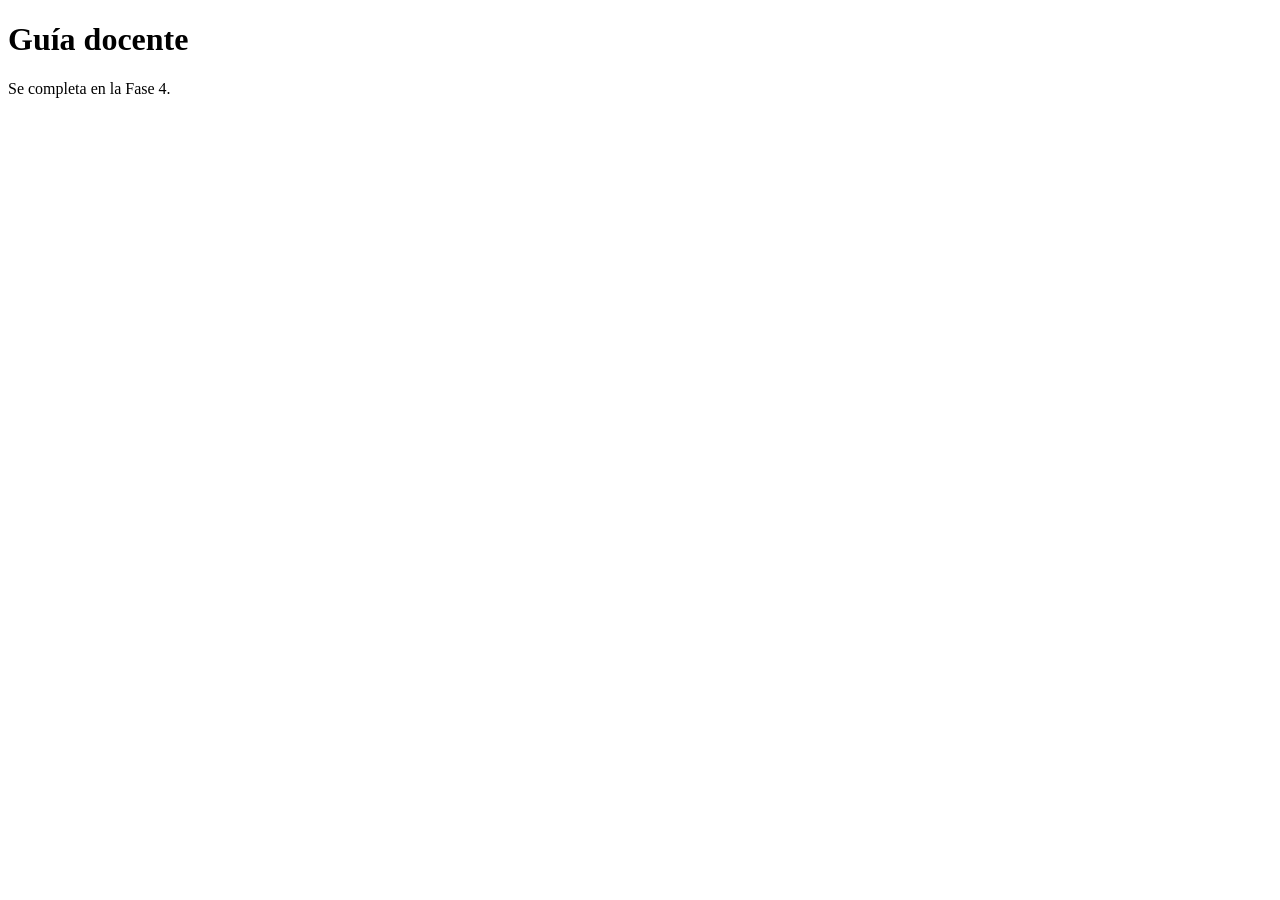
==== guia-docente.html @ c488a8ab "Estructura inicial" ====
<!DOCTYPE html>
<html lang="es">
<head>
<meta charset="utf-8">
<meta name="viewport" content="width=device-width, initial-scale=1">
<title>Guía docente · Misión Copechi</title>
</head>
<body>
<h1>Guía docente</h1>
<p>Se completa en la Fase 4.</p>
</body>
</html>
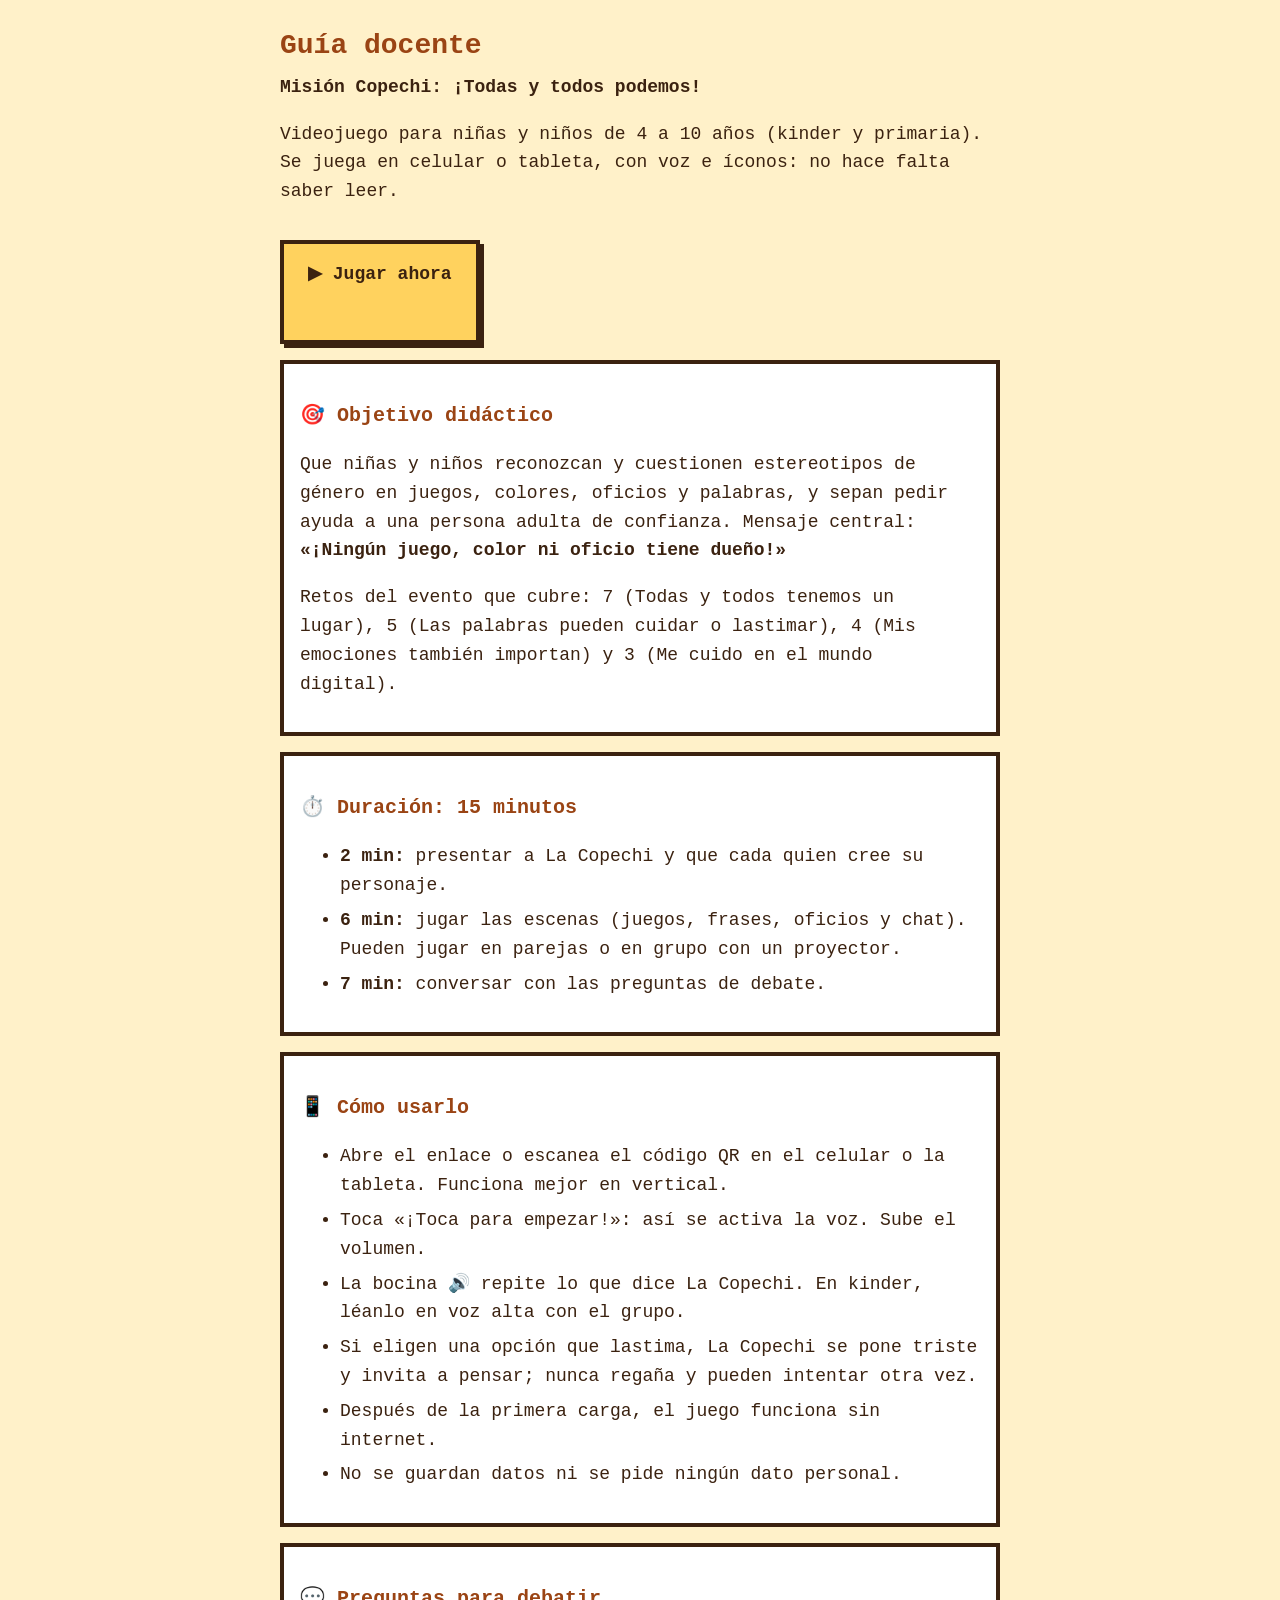
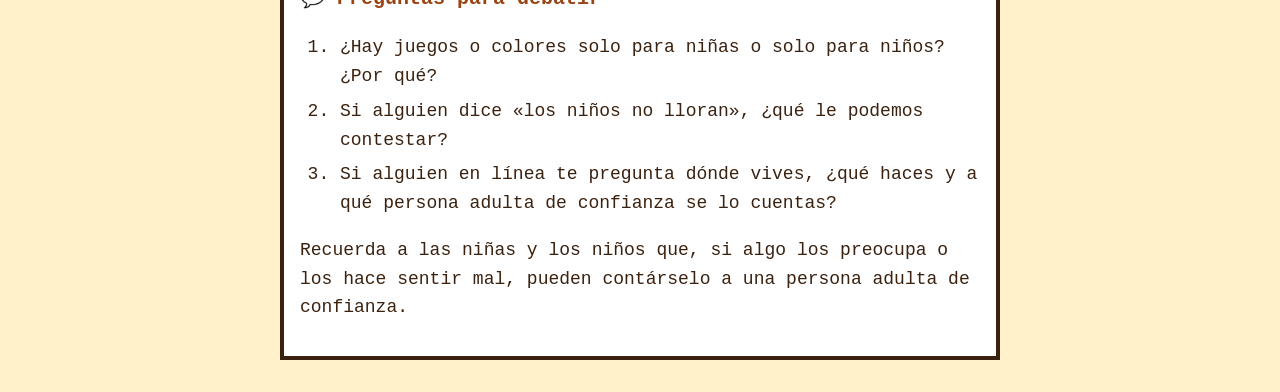
==== commit 7556b69a: "fase 4" ====
--- a/guia-docente.html
+++ b/guia-docente.html
@@ -2,11 +2,66 @@
 <html lang="es">
 <head>
 <meta charset="utf-8">
-<meta name="viewport" content="width=device-width, initial-scale=1">
+<meta name="viewport" content="width=device-width, initial-scale=1, viewport-fit=cover">
 <title>Guía docente · Misión Copechi</title>
+<style>
+  body { margin: 0; background: #fff1c9; color: #3b2210; font: 18px/1.6 ui-monospace, monospace; padding: env(safe-area-inset-top) 16px 32px; }
+  main { max-width: 720px; margin: 0 auto; }
+  h1 { font-size: 28px; color: #9a4414; margin: 24px 0 4px; }
+  h2 { font-size: 20px; color: #9a4414; margin: 32px 0 8px; }
+  .lema { font-weight: bold; margin: 0 0 16px; }
+  section { background: #fff; border: 4px solid #3b2210; padding: 4px 16px 16px; margin-top: 16px; }
+  li { margin: 6px 0; }
+  .jugar { display: inline-block; background: #ffd25e; color: #3b2210; border: 4px solid #3b2210; box-shadow: 4px 4px 0 #3b2210; padding: 16px 24px; margin-top: 16px; text-decoration: none; font-weight: bold; min-height: 64px; }
+  @media print { .jugar { display: none; } body { background: #fff; } }
+</style>
 </head>
 <body>
-<h1>Guía docente</h1>
-<p>Se completa en la Fase 4.</p>
+<main>
+  <h1>Guía docente</h1>
+  <p class="lema">Misión Copechi: ¡Todas y todos podemos!</p>
+  <p>Videojuego para niñas y niños de 4 a 10 años (kinder y primaria). Se juega en celular o tableta, con voz e íconos: no hace falta saber leer.</p>
+  <a class="jugar" href="index.html">▶ Jugar ahora</a>
+
+  <section>
+    <h2>🎯 Objetivo didáctico</h2>
+    <p>Que niñas y niños reconozcan y cuestionen estereotipos de género en juegos, colores, oficios y palabras, y sepan pedir ayuda a una persona adulta de confianza. Mensaje central: <b>«¡Ningún juego, color ni oficio tiene dueño!»</b></p>
+    <p>Retos del evento que cubre: 7 (Todas y todos tenemos un lugar), 5 (Las palabras pueden cuidar o lastimar), 4 (Mis emociones también importan) y 3 (Me cuido en el mundo digital).</p>
+  </section>
+
+  <section>
+    <h2>⏱️ Duración: 15 minutos</h2>
+    <ul>
+      <li><b>2 min:</b> presentar a La Copechi y que cada quien cree su personaje.</li>
+      <li><b>6 min:</b> jugar las escenas (juegos, frases, oficios y chat). Pueden jugar en parejas o en grupo con un proyector.</li>
+      <li><b>7 min:</b> conversar con las preguntas de debate.</li>
+    </ul>
+  </section>
+
+  <section>
+    <h2>📱 Cómo usarlo</h2>
+    <ul>
+      <li>Abre el enlace o escanea el código QR en el celular o la tableta. Funciona mejor en vertical.</li>
+      <li>Toca «¡Toca para empezar!»: así se activa la voz. Sube el volumen.</li>
+      <li>La bocina 🔊 repite lo que dice La Copechi. En kinder, léanlo en voz alta con el grupo.</li>
+      <li>Si eligen una opción que lastima, La Copechi se pone triste y invita a pensar; nunca regaña y pueden intentar otra vez.</li>
+      <li>Después de la primera carga, el juego funciona sin internet.</li>
+      <li>No se guardan datos ni se pide ningún dato personal.</li>
+    </ul>
+  </section>
+
+  <section>
+    <h2>💬 Preguntas para debatir</h2>
+    <ol id="preguntas"></ol>
+    <p>Recuerda a las niñas y los niños que, si algo los preocupa o los hace sentir mal, pueden contárselo a una persona adulta de confianza.</p>
+  </section>
+</main>
+<script>
+  fetch('data/scenes.json').then((r) => r.json()).then((d) => {
+    const fin = Object.values(d.escenas).find((e) => e.final);
+    const ol = document.getElementById('preguntas');
+    (fin.preguntas || []).forEach((q) => { const li = document.createElement('li'); li.textContent = q; ol.append(li); });
+  }).catch(() => {});
+</script>
 </body>
 </html>
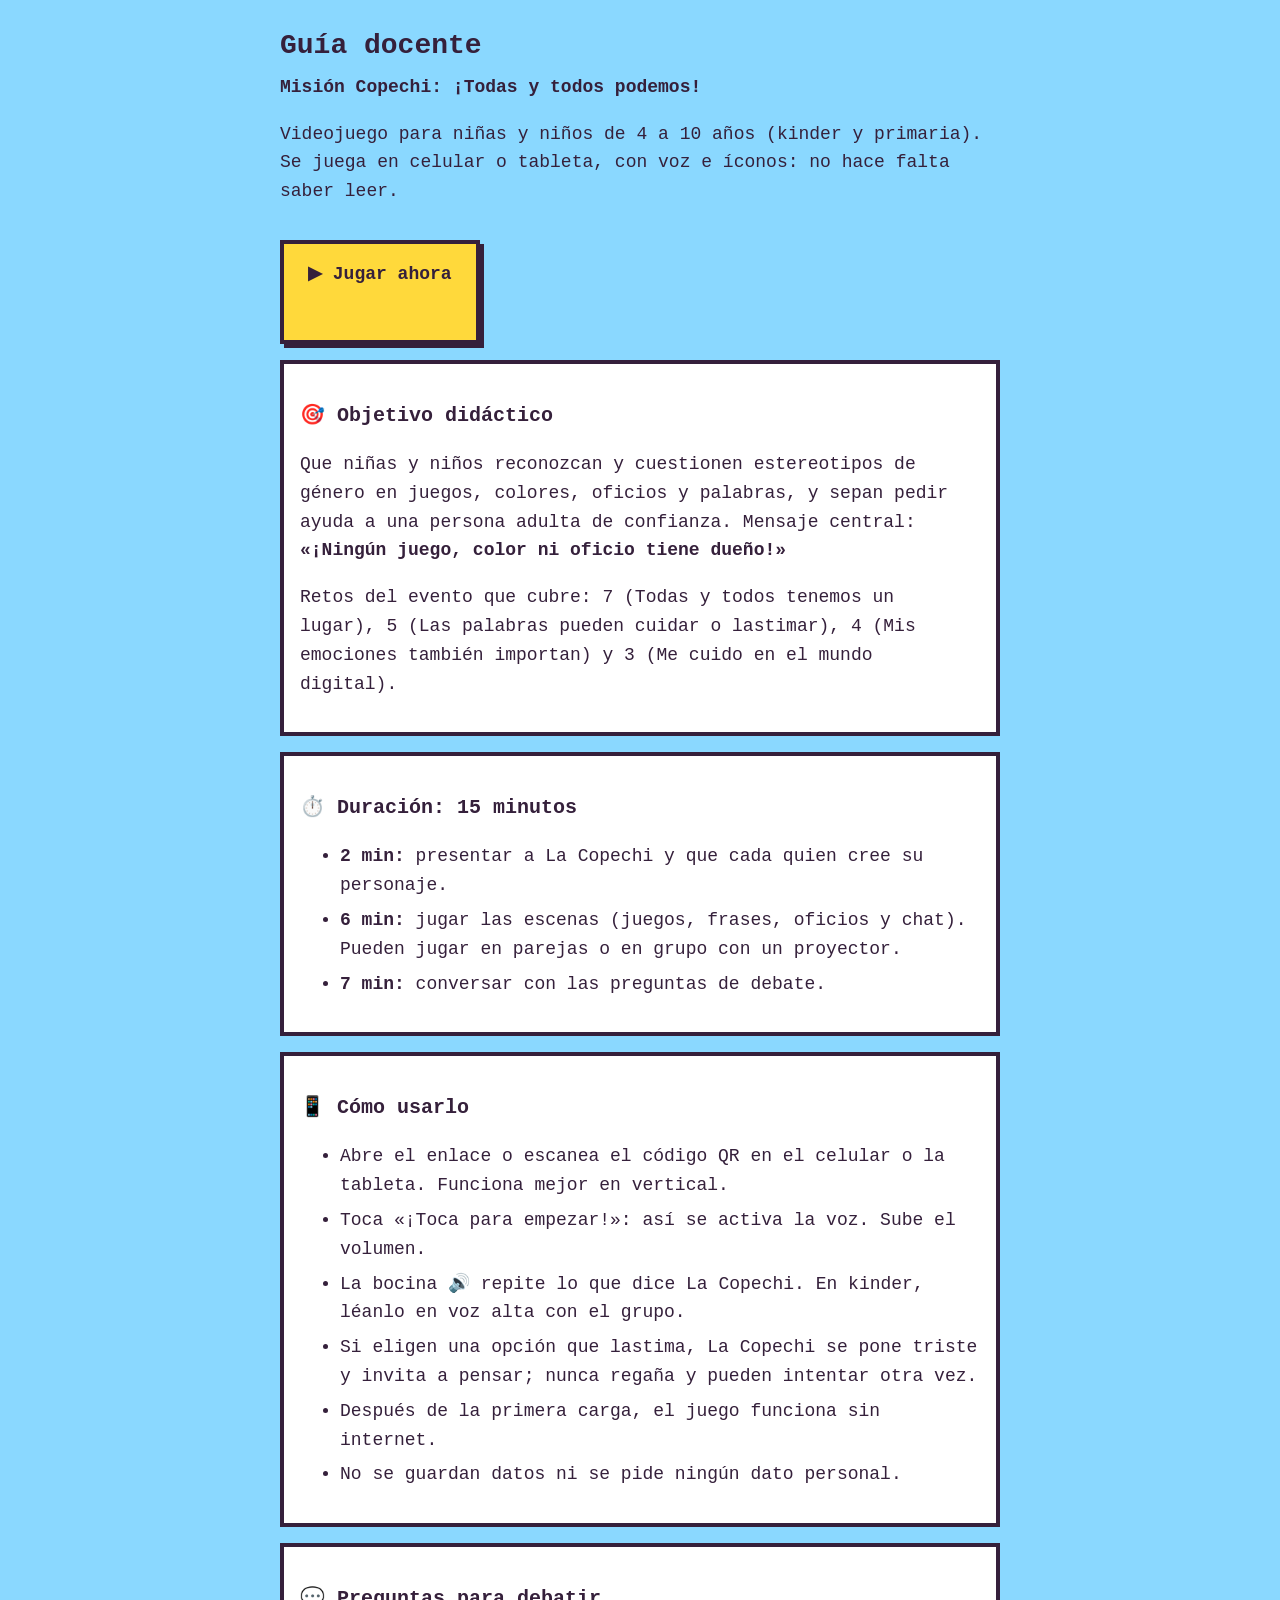
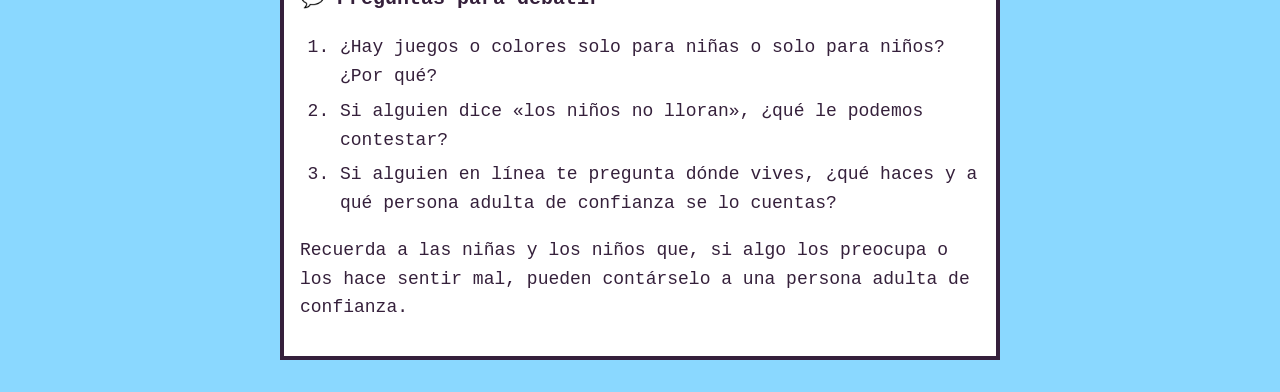
==== commit 03f62a1d: "portada" ====
--- a/guia-docente.html
+++ b/guia-docente.html
@@ -5,14 +5,14 @@
 <meta name="viewport" content="width=device-width, initial-scale=1, viewport-fit=cover">
 <title>Guía docente · Misión Copechi</title>
 <style>
-  body { margin: 0; background: #fff1c9; color: #3b2210; font: 18px/1.6 ui-monospace, monospace; padding: env(safe-area-inset-top) 16px 32px; }
+  body { margin: 0; background: #8ad8ff; color: #35203b; font: 18px/1.6 ui-monospace, monospace; padding: env(safe-area-inset-top) 16px 32px; }
   main { max-width: 720px; margin: 0 auto; }
-  h1 { font-size: 28px; color: #9a4414; margin: 24px 0 4px; }
-  h2 { font-size: 20px; color: #9a4414; margin: 32px 0 8px; }
+  h1 { font-size: 28px; color: #35203b; margin: 24px 0 4px; }
+  h2 { font-size: 20px; color: #35203b; margin: 32px 0 8px; }
   .lema { font-weight: bold; margin: 0 0 16px; }
-  section { background: #fff; border: 4px solid #3b2210; padding: 4px 16px 16px; margin-top: 16px; }
+  section { background: #fff; border: 4px solid #35203b; padding: 4px 16px 16px; margin-top: 16px; }
   li { margin: 6px 0; }
-  .jugar { display: inline-block; background: #ffd25e; color: #3b2210; border: 4px solid #3b2210; box-shadow: 4px 4px 0 #3b2210; padding: 16px 24px; margin-top: 16px; text-decoration: none; font-weight: bold; min-height: 64px; }
+  .jugar { display: inline-block; background: #ffd93b; color: #35203b; border: 4px solid #35203b; box-shadow: 4px 4px 0 #35203b; padding: 16px 24px; margin-top: 16px; text-decoration: none; font-weight: bold; min-height: 64px; }
   @media print { .jugar { display: none; } body { background: #fff; } }
 </style>
 </head>
